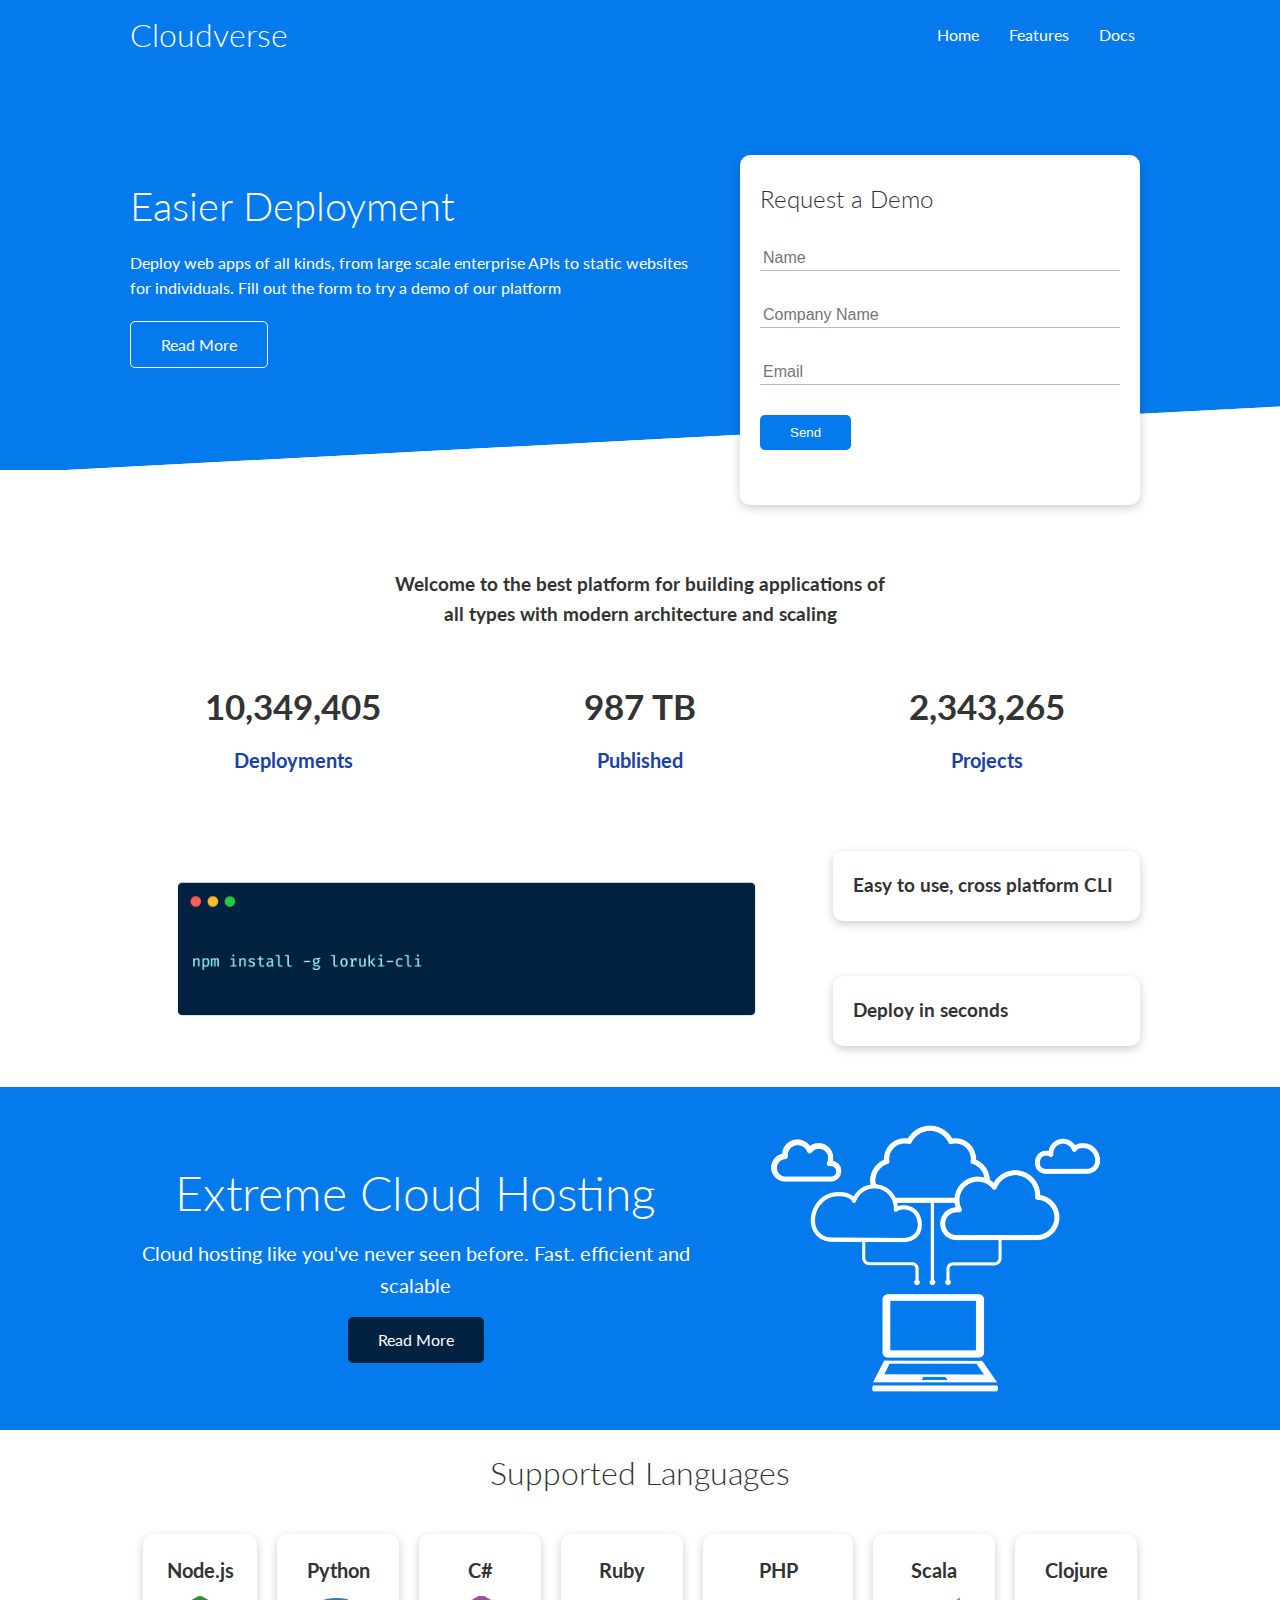
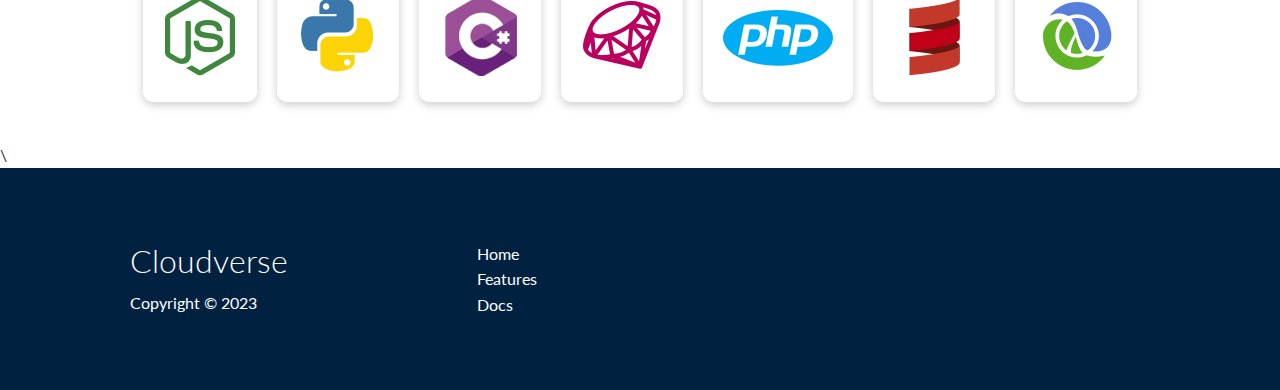
==== Cloudverse/index.html @ ba30f6c9 "Add files via upload" ====
<!DOCTYPE html>
<html lang="en">
  <head>
    <meta charset="UTF-8" />
    <meta http-equiv="X-UA-Compatible" content="IE=edge" />
    <meta name="viewport" content="width=device-width, initial-scale=1.0" />
    <link rel="stylesheet" href="css/style.css" />
    <link rel="stylesheet" href="css/utilities.css" />
    <link
      rel="stylesheet"
      href="https://cdnjs.cloudflare.com/ajax/libs/font-awesome/6.2.1/css/all.min.css"
      integrity="sha512-MV7K8+y+gLIBoVD59lQIYicR65iaqukzvf/nwasF0nqhPay5w/9lJmVM2hMDcnK1OnMGCdVK+iQrJ7lzPJQd1w=="
      crossorigin="anonymous"
      referrerpolicy="no-referrer"
    />
    <link rel="preconnect" href="https://fonts.googleapis.com" />
    <link rel="preconnect" href="https://fonts.gstatic.com" crossorigin />
    <link
      href="https://fonts.googleapis.com/css2?family=Lato:wght@300&display=swap"
      rel="stylesheet"
    />
    <title>Cloudverse | Cloud Hosting For Everyone</title>
  </head>
  <body>
    <!--NAVBAR-->
    <div class="navbar">
      <div class="container flex">
        <h1 class="logo">Cloudverse</h1>
        <nav>
          <ul>
            <li><a href="index.html">Home</a></li>
            <li><a href="features.html">Features</a></li>
            <li><a href="docs.html">Docs</a></li>
          </ul>
        </nav>
      </div>
    </div>
    <!--HERO-->
    <section class="hero">
      <div class="container grid">
        <div class="hero-text">
          <h1>Easier Deployment</h1>
          <p>
            Deploy web apps of all kinds, from large scale enterprise APIs to
            static websites for individuals. Fill out the form to try a demo of
            our platform
          </p>
          <a href="features.html" class="btn btn-outline">Read More</a>
        </div>
        <div class="hero-form card">
          <h2>Request a Demo</h2>
          <form>
            <div class="form-control">
              <input type="text" name="name" placeholder="Name" required />
            </div>
            <div class="form-control">
              <input
                type="text"
                name="company"
                placeholder="Company Name"
                required
              />
            </div>
            <div class="form-control">
              <input type="email" name="email" placeholder="Email" required />
            </div>
            <input type="submit" value="Send" class="btn btn-primary" />
          </form>
        </div>
      </div>
    </section>
    <!--STATS SECTION-->
    <section class="stats">
      <div class="container">
        <h3 class="stats-heading text-center my-1">
          Welcome to the best platform for building applications of all types
          with modern architecture and scaling
        </h3>
        <div class="grid grid-3 text-center my-4">
          <div>
            <i class="fas fa-server fa-3x"></i>
            <h3>10,349,405</h3>
            <p class="text-secondary">Deployments</p>
          </div>
          <div>
            <i class="fas fa-upload fa-3x"></i>
            <h3>987 TB</h3>
            <p class="text-secondary">Published</p>
          </div>
          <div>
            <i class="fas fa-project-diagram fa-3x"></i>
            <h3>2,343,265</h3>
            <p class="text-secondary">Projects</p>
          </div>
        </div>
      </div>
    </section>
    <!-- CLI-->
    <section class="cli">
      <div class="container grid">
        <img src="images/cli.png" alt="" />
        <div class="card">
          <h3>Easy to use, cross platform CLI</h3>
        </div>
        <div class="card">
          <h3>Deploy in seconds</h3>
        </div>
      </div>
    </section>
    <!--CLOUD-->
    <section class="cloud bg-primary my-2 py-2">
      <div class="container grid">
        <div class="text-center">
          <h2 class="lg">Extreme Cloud Hosting</h2>
          <p class="lead my-1">
            Cloud hosting like you've never seen before. Fast. efficient and
            scalable
          </p>
          <a href="features.html" class="btn btn-dark">Read More</a>
        </div>
        <img
          src="images/cloud.png"
          alt="illustration of computer with clouds above"
        />
      </div>
    </section>
    <!--LANGUAGES-->
    <section class="languages">
      <h2 class="md text-center my-2">Supported Languages</h2>
      <div class="container flex">
        <div class="card">
          <h4>Node.js</h4>
          <img src="images/node.png" alt="node logo" />
        </div>
        <div class="card">
          <h4>Python</h4>
          <img src="images/python.png" alt="python logo" />
        </div>
        <div class="card">
          <h4>C#</h4>
          <img src="images/csharp.png" alt="c sharp logo" />
        </div>
        <div class="card">
          <h4>Ruby</h4>
          <img src="images/ruby.png" alt="Ruby logo" />
        </div>
        <div class="card">
          <h4>PHP</h4>
          <img src="images/php.png" alt="PHP logo" />
        </div>
        <div class="card">
          <h4>Scala</h4>
          <img src="images/scala.png" alt="Scala logo" />
        </div>
        <div class="card">
          <h4>Clojure</h4>
          <img src="images/clojure.png" alt="Clojure logo" />
        </div>
      </div>
    </section>
    <!--FOOTER-->\
    <footer class="footer bg-dark py-5">
      <div class="container grid grid-3">
        <div>
          <h1>Cloudverse</h1>
          <p>Copyright &copy; 2023</p>
        </div>
        <nav>
          <ul>
            <li><a href="index.html">Home</a></li>
            <li><a href="features.html">Features</a></li>
            <li><a href="docs.html">Docs</a></li>
          </ul>
        </nav>
        <div class="social">
          <a href="#"><i class="fab fa-github fa-2x"></i></a>
          <a href="#"><i class="fab fa-facebook fa-2x"></i></a>
          <a href="#"><i class="fab fa-instagram fa-2x"></i></a>
          <a href="#"><i class="fab fa-twitter fa-2x"></i></a>
        </div>
      </div>
    </footer>
  </body>
</html>
---- Cloudverse/css/style.css ----
:root {
  --primary-color: #047aed;
  --secondary-color: #1c3fa8;
  --dark-color: #002240;
  --light-color: #f4f4f4;
  --success-color: #5cb85c;
  --error-color: #d9534f;
}

/****************************************************
*****************************************************
                    GLOBAL RESETS
 *****************************************************
 ****************************************************/

* {
  box-sizing: border-box;
  padding: 0;
  margin: 0;
}

body {
  font-family: "Lato", sans-serif;
  color: #333;
  line-height: 1.6;
}

/****************************************************
*****************************************************
                    BASE STYLES
 *****************************************************
 ****************************************************/

ul {
  list-style: none;
}

a {
  text-decoration: none;
  color: #333;
}

h1,
h2 {
  font-weight: 300;
  line-height: 1.2;
  margin: 10px 0;
}

p {
  margin: 10px 0;
}

img {
  width: 100%;
}

code,
pre {
  background: #333;
  color: #fff;
  padding: 10px;
}
/****************************************************
*****************************************************
                    NAV BAR
 *****************************************************
 ****************************************************/

.navbar .flex {
  justify-content: space-between;
}

.navbar {
  background-color: var(--primary-color);
  color: #fff;
  height: 70px;
}

.navbar ul {
  display: flex;
  flex-direction: row;
}

.navbar a {
  color: #fff;
  padding: 10px;
  margin: 0 5px;
}

.navbar a:hover {
  border-bottom: 2px #fff solid;
}

/****************************************************
*****************************************************
                    HERO SECTION
 *****************************************************
 ****************************************************/

.hero {
  height: 400px;
  background-color: var(--primary-color);
  color: #fff;
  position: relative;
}

.hero .grid {
  grid-template-columns: 2fr 1fr;
  gap: 30px;
  overflow: visible;
}

.hero-text {
  animation: slideInFromLeft 1s ease-in;
}

.hero-form {
  position: relative;
  top: 60px;
  height: 350px;
  width: 400px;
  padding: 40px;
  z-index: 100;
  justify-self: flex-end;
  animation: slideInFromRight 1s ease-in;
}

.hero-form .form-control {
  margin: 30px 0;
}

.hero-form input[type="text"],
.hero-form input[type="email"] {
  border: 0;
  border-bottom: 1px solid #b4becb;
  width: 100%;
  padding: 3px;
  font-size: 16px;
}

.hero-form input:focus {
  outline: none;
}

.hero::before,
.hero::after {
  content: "";
  position: absolute;
  height: 100px;
  bottom: -70px;
  right: 0;
  left: 0;
  background: #fff;
  transform: skewY(-3deg);
  -webkit-transform: skewY(-3deg);
  -moz-transform: skewY(-3deg);
  -ms-transform: skewY(-3deg);
}

.hero h1 {
  font-size: 40px;
}

.hero h2 {
  color: #333;
}

.hero p {
  margin: 20px 0;
}

/****************************************************
*****************************************************
                    STATS SECTION
 *****************************************************
 ****************************************************/
.stats {
  padding-top: 100px;
  animation: slideInFromBottom 1s ease-in;
}

.stats-heading {
  max-width: 500px;
  margin: auto !important;
}

.stats .grid h3 {
  font-size: 35px;
}

.stats .grid p {
  font-size: 20px;
  font-weight: bold;
}

/****************************************************
*****************************************************
                    CLI SECTION
 *****************************************************
 ****************************************************/

.cli .grid {
  grid-template-columns: repeat(3, 1fr);
  grid-template-rows: repeat(2, 1fr);
}

.cli .grid > *:first-child {
  grid-column: 1 / span 2;
  grid-row: 1 / span 2;
}

/****************************************************
*****************************************************
                    CLOUD SECTION
 *****************************************************
 ****************************************************/

.cloud .grid {
  grid-template-columns: 4fr 3fr;
}

/****************************************************
*****************************************************
                    LANGUAGES SECTION
 *****************************************************
 ****************************************************/

.languages .flex {
  flex-wrap: wrap;
}

.languages .card {
  text-align: center;
  margin: 18px 10px 40px;
  transition: transform 0.2s ease-in;
}

.languages .card:hover {
  transform: translateY(-15px);
}

.languages .card h4 {
  font-size: 20px;
  margin-bottom: 10px;
}

/****************************************************
*****************************************************
                    FEATURES PAGE
 *****************************************************
 ****************************************************/

.features-head img,
.docs-head img {
  width: 200px;
  justify-self: flex-end;
}

.features-sub-head img {
  width: 300px;
  justify-self: flex-end;
}

.features-main .card > i {
  margin-right: 20px;
}

.features-main .grid {
  padding: 30px;
}

.features-main .grid > *:first-child {
  grid-column: 1 / -1;
}

.features-main .grid > *:nth-child(2) {
  grid-column: 1 / span 2;
}

/****************************************************
*****************************************************
                    DOCS PAGE
 *****************************************************
 ****************************************************/
.docs-main .grid {
  grid-template-columns: 1fr 2fr;
  align-items: flex-start;
}

.docs-main nav li {
  font-size: 17px;
  padding-bottom: 5px;
  margin-bottom: 5px;
  border-bottom: 1px #ccc solid;
}
.docs-main a:hover {
  font-weight: bold;
}
.docs-main h3 {
  margin: 20px 0;
}

/****************************************************
*****************************************************
                  FOOTER
 *****************************************************
 ****************************************************/

.footer .social a {
  margin: 0 10px;
}

/****************************************************
*****************************************************
                  ANIMATIONS
 *****************************************************
 ****************************************************/
@keyframes slideInFromLeft {
  0% {
    transform: translateX(-100%);
  }
  100% {
    transform: translateX(0);
  }
}

@keyframes slideInFromRight {
  0% {
    transform: translateX(100%);
  }
  100% {
    transform: translateX(0);
  }
}

@keyframes slideInFromTop {
  0% {
    transform: translateY(-100%);
  }
  100% {
    transform: translateY(0);
  }
}

@keyframes slideInFromBottom {
  0% {
    transform: translateY(100%);
  }
  100% {
    transform: translateY(0);
  }
}
/****************************************************
*****************************************************
                   MEDIA QUERIES
 *****************************************************
 ****************************************************/

/* MEDIA QUERY = TABLETS and UNDER */
@media (max-width: 768px) {
  .grid,
  .hero .grid,
  .stats .grid,
  .cli .grid,
  .cloud .grid,
  footer .grid-3,
  .features-head .grid,
  .features-sub-head .grid,
  .features-main .grid,
  .docs-head .grid,
  .docs-main .grid {
    grid-template-columns: 1fr;
    grid-template-rows: 1fr;
  }
  .hero {
    height: auto;
  }

  .hero-text {
    text-align: center;
    margin-top: 40px;
    animation: slideInFromTop 1s ease-in;
  }

  .hero-form {
    justify-self: center;
    margin: auto;
    animation: slideInFromBottom 1s ease-in;
  }

  .cli .grid > *:first-child {
    grid-column: 1;
    grid-row: 1;
  }

  .features-head,
  .features-sub-head,
  .docs-head {
    text-align: center;
  }

  .features-head img,
  .features-sub-head img,
  .docs-head img {
    justify-self: center;
  }

  .features-main .grid > *:first-child,
  .features-main .grid > *:nth-child(2) {
    grid-column: 1;
  }
}

/* MEDIA QUERY = MOBILE */
@media (max-width: 500px) {
  .navbar {
    height: 110px;
  }
  .navbar .flex {
    flex-direction: column;
  }
  .navbar ul {
    padding: 10px;
    background-color: rgba(0, 0, 0, 0.1);
  }

  .hero p {
    margin: 20px;
  }
}
---- Cloudverse/css/utilities.css ----
/****************************************************
*****************************************************
                    UNIVERSAL STYLING 
 *****************************************************
 ****************************************************/

.container {
  max-width: 1100px;
  margin: 0 auto;
  overflow: auto;
  padding: 0 40px;
}

.flex {
  display: flex;
  justify-content: center;
  align-items: center;
  height: 100%;
}

.grid {
  display: grid;
  grid-template-columns: repeat(2, 1fr);
  gap: 20px;
  justify-content: center;
  align-items: center;
  height: 100%;
}

.grid-3 {
  grid-template-columns: repeat(3, 1fr);
}

.card {
  background-color: #fff;
  color: #333;
  border-radius: 10px;
  box-shadow: 0 3px 10px rgba(0, 0, 0, 0.2);
  padding: 20px;
  margin: 10px;
}

.text-center {
  text-align: center;
}

/****************************************************
*****************************************************
                    BUTTONS 
 *****************************************************
 ****************************************************/

.btn {
  display: inline-block;
  padding: 10px 30px;
  cursor: pointer;
  background: var(--primary-color);
  color: #fff;
  border: none;
  border-radius: 5px;
}

.btn-outline {
  background-color: transparent;
  border: 1px solid #fff;
}

.btn:hover {
  transform: scale(0.98);
}

/****************************************************
*****************************************************
        BACKGROUNDS AND COLORED BUTTONS 
 *****************************************************
 ****************************************************/

.bg-primary,
.btn-primary {
  background-color: var(--primary-color);
  color: #fff;
}

.bg-secondary,
.btn-secondary {
  background-color: var(--secondary-color);
  color: #fff;
}

.bg-dark,
.btn-dark {
  background-color: var(--dark-color);
  color: #fff;
}

.bg-primary a,
.btn-primary a,
.bg-secondary a,
.btn-secondary a,
.bg-dark a,
.btn-dark a {
  color: #fff;
}

.bg-light,
.btn-light {
  background-color: var(--light-color);
  color: #333;
}

/****************************************************
*****************************************************
        TEXT COLORS
 *****************************************************
 ****************************************************/

.text-primary {
  color: var(--primary-color);
}

.text-secondary {
  color: var(--secondary-color);
}

.text-dark {
  color: var(--dark-color);
}

.text-light {
  color: var(--light-color);
}

/****************************************************
*****************************************************
                TEXT SIZES
 *****************************************************
 ****************************************************/

.lead {
  font-size: 20px;
}

.sm {
  font-size: 1rem;
}

.md {
  font-size: 2rem;
}

.lg {
  font-size: 3rem;
}

.xl {
  font-size: 4rem;
}

/****************************************************
*****************************************************
                ALERT
 *****************************************************
 ****************************************************/
.alert {
  background-color: var(--light-color);
  padding: 10px 20px;
  font-weight: bold;
  margin: 15px 0;
}

.alert i {
  margin-right: 10px;
}

.alert-success {
  background-color: var(--success-color);
  color: #fff;
}

.alert-error {
  background-color: var(--error-color);
  color: #fff;
}

/****************************************************
*****************************************************
                MARGIN
 *****************************************************
 ****************************************************/

.my-1 {
  margin: 1rem 0;
}

.my-2 {
  margin: 1.5rem 0;
}

.my-3 {
  margin: 2rem 0;
}

.my-4 {
  margin: 3rem 0;
}

.my-5 {
  margin: 4rem 0;
}

.m-1 {
  margin: 1rem;
}

.m-2 {
  margin: 1.5rem;
}

.m-3 {
  margin: 2rem;
}

.m-4 {
  margin: 3rem;
}

.m-5 {
  margin: 4rem;
}

/****************************************************
*****************************************************
                    PADDING
 *****************************************************
 ****************************************************/

.py-1 {
  padding: 1rem 0;
}

.py-2 {
  padding: 1.5rem 0;
}

.py-3 {
  padding: 2rem 0;
}

.py-4 {
  padding: 3rem 0;
}

.py-5 {
  padding: 4rem 0;
}

.p-1 {
  padding: 1rem;
}

.p-2 {
  padding: 1.5rem;
}

.p-3 {
  padding: 2rem;
}

.p-4 {
  padding: 3rem;
}

.p-5 {
  padding: 4rem;
}
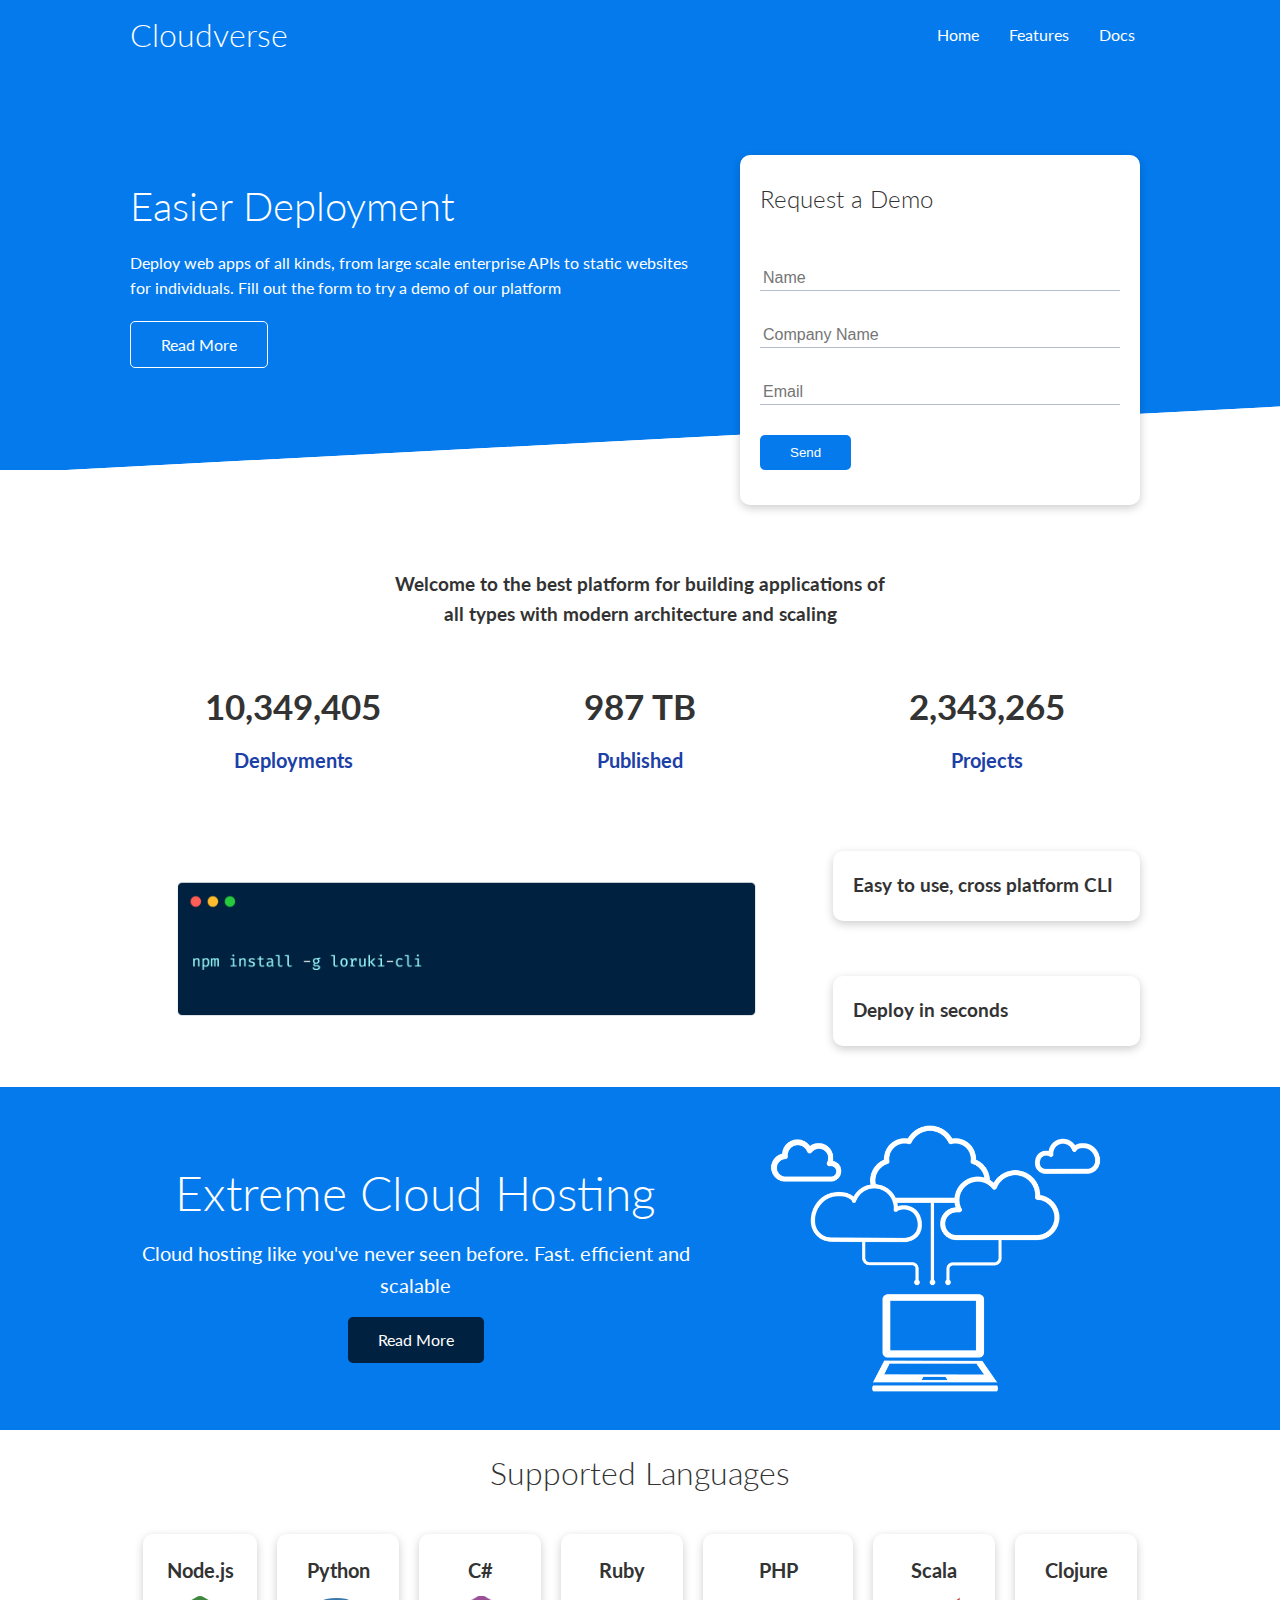
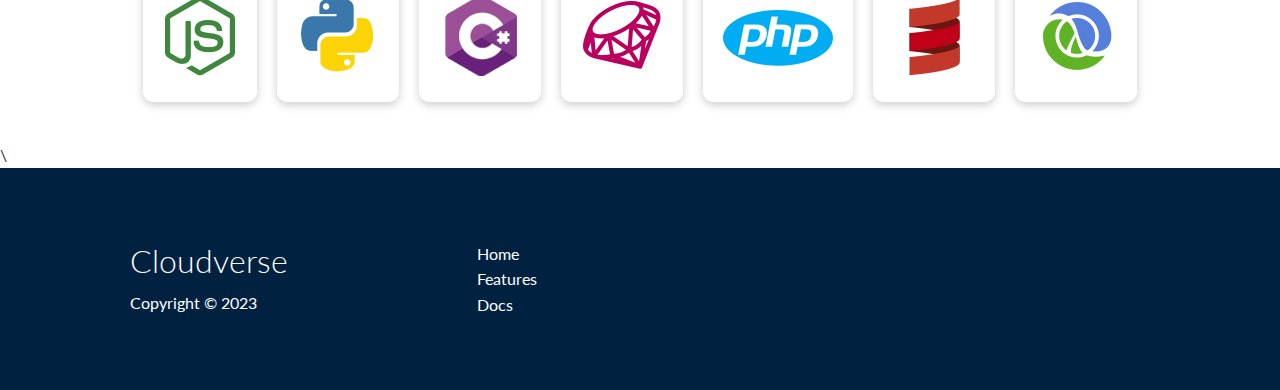
==== commit 31e5e0fb: "Add files via upload" ====
--- a/Cloudverse/index.html
+++ b/Cloudverse/index.html
@@ -49,7 +49,18 @@
         </div>
         <div class="hero-form card">
           <h2>Request a Demo</h2>
-          <form>
+          <form
+            name="contact"
+            method="POST"
+            netlify-honeypot="bot-field"
+            data-netlify="true"
+          >
+            <input type="hidden" name="form-name" value="contact" />
+            <p class="hidden">
+              <label
+                >Don't fill this out if you're human: <input name="bot-field" />
+              </label>
+            </p>
             <div class="form-control">
               <input type="text" name="name" placeholder="Name" required />
             </div>
--- a/Cloudverse/css/style.css
+++ b/Cloudverse/css/style.css
@@ -60,6 +60,11 @@
   background: #333;
   color: #fff;
   padding: 10px;
+}
+
+.hidden {
+  visibility: hidden;
+  height: 0;
 }
 /****************************************************
 *****************************************************
